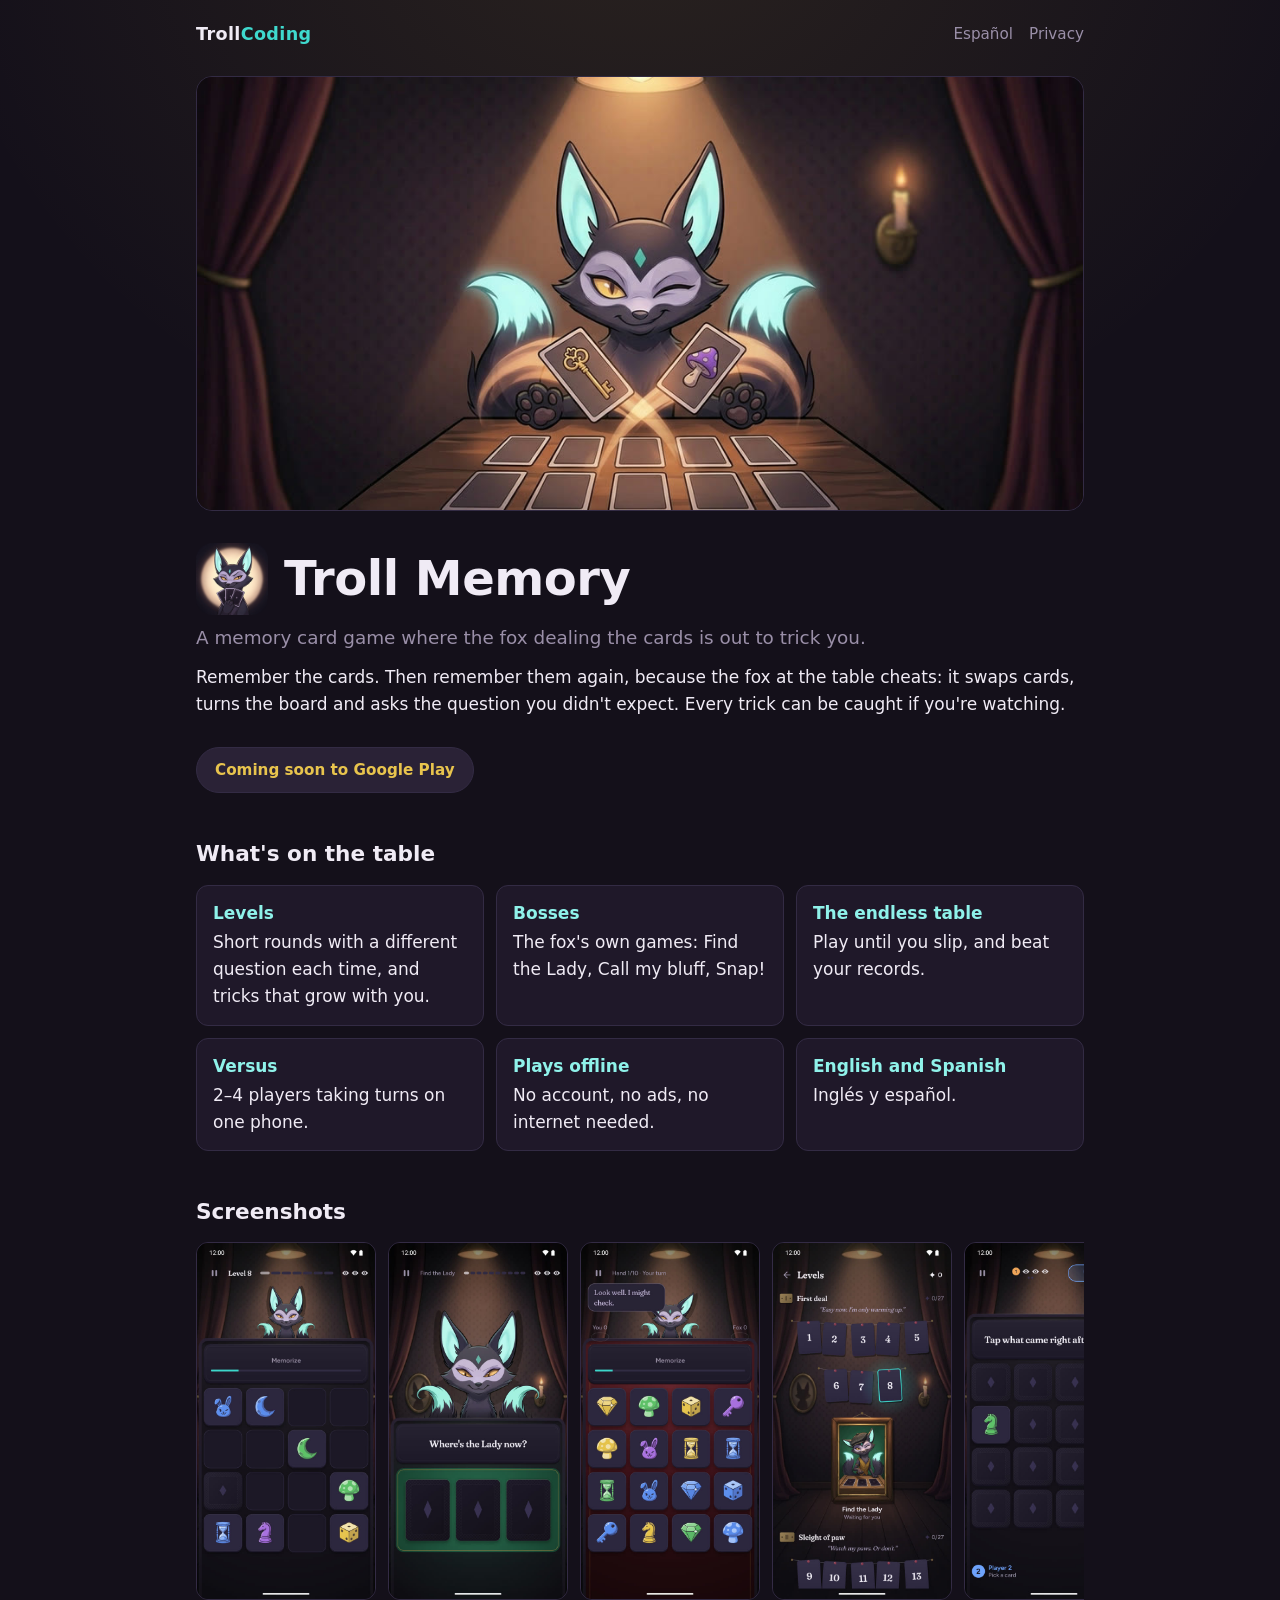
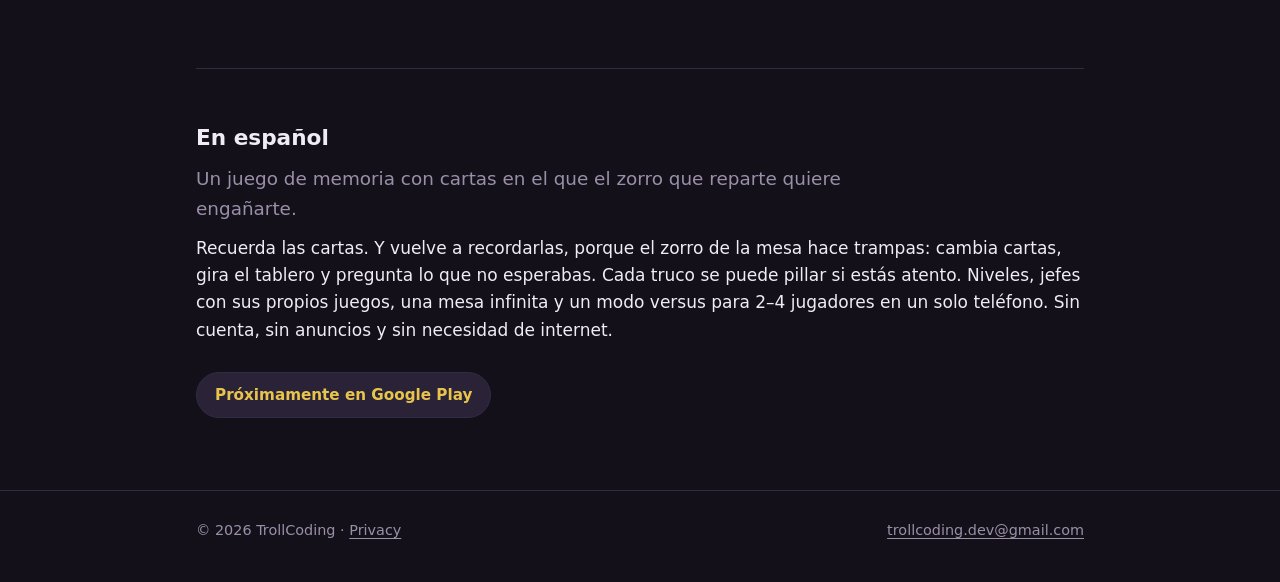
==== troll-memory/index.html @ ac13fc69 "TrollCoding's site: the home page, Troll Memory's page and its privacy policy Plain HTML and CSS for" ====
<!doctype html>
<html lang="en">
<head>
<meta charset="utf-8">
<meta name="viewport" content="width=device-width, initial-scale=1">
<title>Troll Memory · TrollCoding</title>
<meta name="description" content="A memory card game for Android where the fox dealing the cards is out to trick you. Levels, bosses, an endless table and versus for 2–4 players on one phone.">
<meta name="theme-color" content="#14101a">
<link rel="icon" type="image/png" href="/assets/favicon.png">
<link rel="apple-touch-icon" href="/assets/apple-touch-icon.png">
<link rel="stylesheet" href="/assets/style.css">
<meta property="og:title" content="Troll Memory">
<meta property="og:description" content="A memory card game where the fox dealing the cards is out to trick you.">
<meta property="og:image" content="https://trollcoding.github.io/troll-memory/img/banner.jpg">
<meta property="og:url" content="https://trollcoding.github.io/troll-memory/">
</head>
<body>
<header class="site-header">
  <div class="wrap">
    <a class="brand" href="/">Troll<span>Coding</span></a>
    <nav><a href="#es">Español</a><a href="/troll-memory/privacy.html">Privacy</a></nav>
  </div>
</header>

<main class="wrap">
  <img class="banner" src="img/banner.jpg" width="1024" height="500" alt="The fox at its card table, winking as it swaps two cards">

  <div class="title-row">
    <img src="img/icon.png" width="72" height="72" alt="">
    <h1>Troll Memory</h1>
  </div>
  <p class="lead">A memory card game where the fox dealing the cards is out to trick you.</p>
  <p>Remember the cards. Then remember them again, because the fox at the table cheats: it swaps
  cards, turns the board and asks the question you didn't expect. Every trick can be caught if
  you're watching.</p>
  <span class="badge">Coming soon to Google Play</span>

  <h2>What's on the table</h2>
  <ul class="features">
    <li><strong>Levels</strong>Short rounds with a different question each time, and tricks that grow with you.</li>
    <li><strong>Bosses</strong>The fox's own games: Find the Lady, Call my bluff, Snap!</li>
    <li><strong>The endless table</strong>Play until you slip, and beat your records.</li>
    <li><strong>Versus</strong>2–4 players taking turns on one phone.</li>
    <li><strong>Plays offline</strong>No account, no ads, no internet needed.</li>
    <li><strong>English and Spanish</strong>Inglés y español.</li>
  </ul>

  <h2>Screenshots</h2>
  <div class="shots">
    <img src="img/02-level.jpg" width="540" height="1080" loading="lazy" alt="A level: the fox deals a grid of cards to memorize">
    <img src="img/03-find-the-lady.jpg" width="540" height="1080" loading="lazy" alt="Find the Lady: the fox asks where the Lady is now">
    <img src="img/04-call-my-bluff.jpg" width="540" height="1080" loading="lazy" alt="Call my bluff: the fox says Look well, I might check">
    <img src="img/05-the-wall.jpg" width="540" height="1080" loading="lazy" alt="The fox's wall: the levels in blocks, closed by the bosses">
    <img src="img/06-versus.jpg" width="540" height="1080" loading="lazy" alt="Versus: players' lives and the question">
  </div>

  <section id="es" class="lang" lang="es">
    <h2>En español</h2>
    <p class="lead">Un juego de memoria con cartas en el que el zorro que reparte quiere engañarte.</p>
    <p>Recuerda las cartas. Y vuelve a recordarlas, porque el zorro de la mesa hace trampas: cambia
    cartas, gira el tablero y pregunta lo que no esperabas. Cada truco se puede pillar si estás
    atento. Niveles, jefes con sus propios juegos, una mesa infinita y un modo versus para 2–4
    jugadores en un solo teléfono. Sin cuenta, sin anuncios y sin necesidad de internet.</p>
    <span class="badge">Próximamente en Google Play</span>
  </section>
</main>

<footer class="site-footer">
  <div class="wrap">
    <span>© 2026 TrollCoding · <a href="/troll-memory/privacy.html">Privacy</a></span>
    <a href="mailto:trollcoding.dev@gmail.com">trollcoding.dev@gmail.com</a>
  </div>
</footer>
</body>
</html>
---- assets/style.css ----
/* TrollCoding's site: the colors come from Troll Memory's theme (TMColors.kt). No web fonts and no
   third-party requests, so the site itself tracks no one. */
:root {
  --bg: #14101a;
  --surface: #1f1829;
  --raised: #2a2236;
  --border: #332b44;
  --text: #f0ebf5;
  --muted: #9a8fa8;
  --teal: #3fd9ce;
  --glow: #8ff2ea;
  --amber: #e8c44d;
  --radius: 16px;
  color-scheme: dark;
}

* { box-sizing: border-box; }

html { -webkit-text-size-adjust: 100%; }

body {
  margin: 0;
  background: var(--bg) radial-gradient(ellipse 80% 40% at 50% -5%, rgba(232, 196, 77, 0.10), transparent 70%) no-repeat;
  color: var(--text);
  font: 17px/1.6 system-ui, -apple-system, "Segoe UI", Roboto, "Helvetica Neue", Arial, sans-serif;
}

a { color: var(--glow); text-underline-offset: 3px; }
a:hover { color: var(--teal); }

img { max-width: 100%; height: auto; display: block; }

.wrap { max-width: 920px; margin: 0 auto; padding: 0 16px; }
.narrow { max-width: 680px; }

/* Header and footer */
.site-header { padding: 20px 0; }
.site-header .wrap { display: flex; align-items: center; justify-content: space-between; gap: 16px; }
.brand { color: var(--text); text-decoration: none; font-weight: 700; letter-spacing: 0.02em; font-size: 1.1rem; }
.brand span { color: var(--teal); }
.site-header nav a { color: var(--muted); text-decoration: none; margin-left: 16px; font-size: 0.95rem; }
.site-header nav a:hover { color: var(--text); }

.site-footer { border-top: 1px solid var(--border); margin-top: 72px; padding: 28px 0 40px; color: var(--muted); font-size: 0.9rem; }
.site-footer .wrap { display: flex; flex-wrap: wrap; gap: 8px 24px; justify-content: space-between; }
.site-footer a { color: var(--muted); }

/* Type */
h1 { font-size: clamp(2rem, 6vw, 3rem); line-height: 1.1; margin: 0 0 12px; letter-spacing: -0.01em; }
h2 { font-size: 1.35rem; line-height: 1.25; margin: 48px 0 12px; }
h3 { font-size: 1.05rem; margin: 28px 0 6px; }
p, li { margin: 0 0 12px; }
.lead { font-size: 1.15rem; color: var(--muted); max-width: 40em; }
.muted { color: var(--muted); }

/* Home */
.hero { padding: 48px 0 16px; }
.game-card {
  display: grid; grid-template-columns: 1fr; overflow: hidden;
  background: var(--surface); border: 1px solid var(--border); border-radius: var(--radius);
  color: var(--text); text-decoration: none; margin-top: 32px;
  transition: border-color 0.2s, transform 0.2s;
}
.game-card:hover { border-color: var(--teal); color: var(--text); transform: translateY(-2px); }
.game-card .body { padding: 20px 20px 24px; display: flex; gap: 16px; align-items: flex-start; }
.game-card .body img { width: 64px; height: 64px; border-radius: 14px; flex: none; }
.game-card h2 { margin: 0 0 4px; font-size: 1.3rem; }
.game-card p { margin: 0; color: var(--muted); }

/* A game's page */
.banner { border-radius: var(--radius); border: 1px solid var(--border); margin: 8px 0 32px; width: 100%; }
.title-row { display: flex; gap: 16px; align-items: center; margin-bottom: 8px; }
.title-row img { width: 72px; height: 72px; border-radius: 16px; flex: none; }
.title-row h1 { margin: 0; }

.badge {
  display: inline-block; margin: 16px 0 0; padding: 10px 18px; border-radius: 999px;
  background: var(--raised); border: 1px solid var(--border); color: var(--amber); font-weight: 600; font-size: 0.95rem;
}

.features { list-style: none; padding: 0; display: grid; gap: 12px; grid-template-columns: repeat(auto-fit, minmax(240px, 1fr)); }
.features li { background: var(--surface); border: 1px solid var(--border); border-radius: 12px; padding: 14px 16px; margin: 0; }
.features strong { color: var(--glow); display: block; margin-bottom: 2px; }

.shots {
  display: grid; grid-auto-flow: column; grid-auto-columns: minmax(180px, 220px); gap: 12px;
  overflow-x: auto; padding: 4px 0 12px; scroll-snap-type: x mandatory;
}
.shots img { border-radius: 12px; border: 1px solid var(--border); scroll-snap-align: start; }

.lang { border-top: 1px solid var(--border); margin-top: 56px; padding-top: 8px; }

/* Privacy */
.policy h1 { font-size: clamp(1.6rem, 5vw, 2.1rem); }
.policy h2 { margin-top: 32px; font-size: 1.15rem; }
.policy .meta { color: var(--muted); margin-bottom: 24px; }
.policy hr { border: 0; border-top: 1px solid var(--border); margin: 56px 0; }
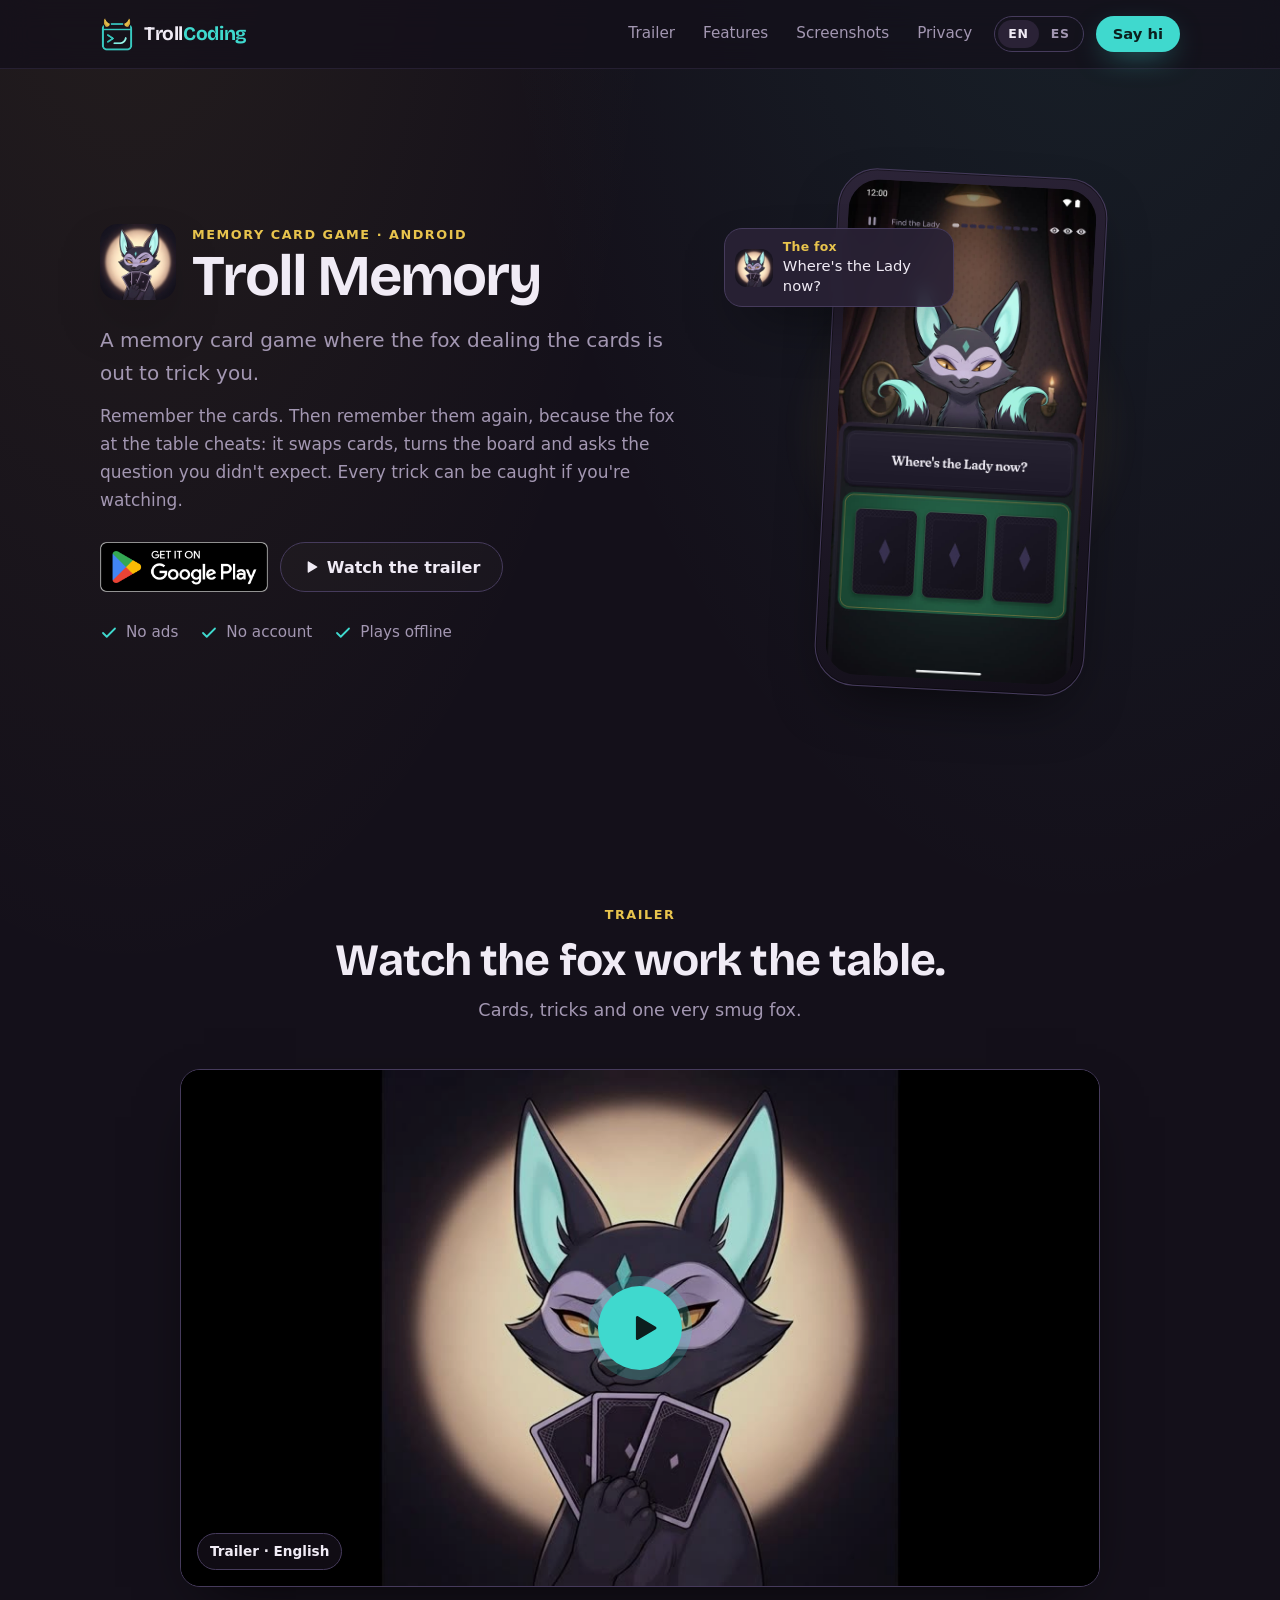
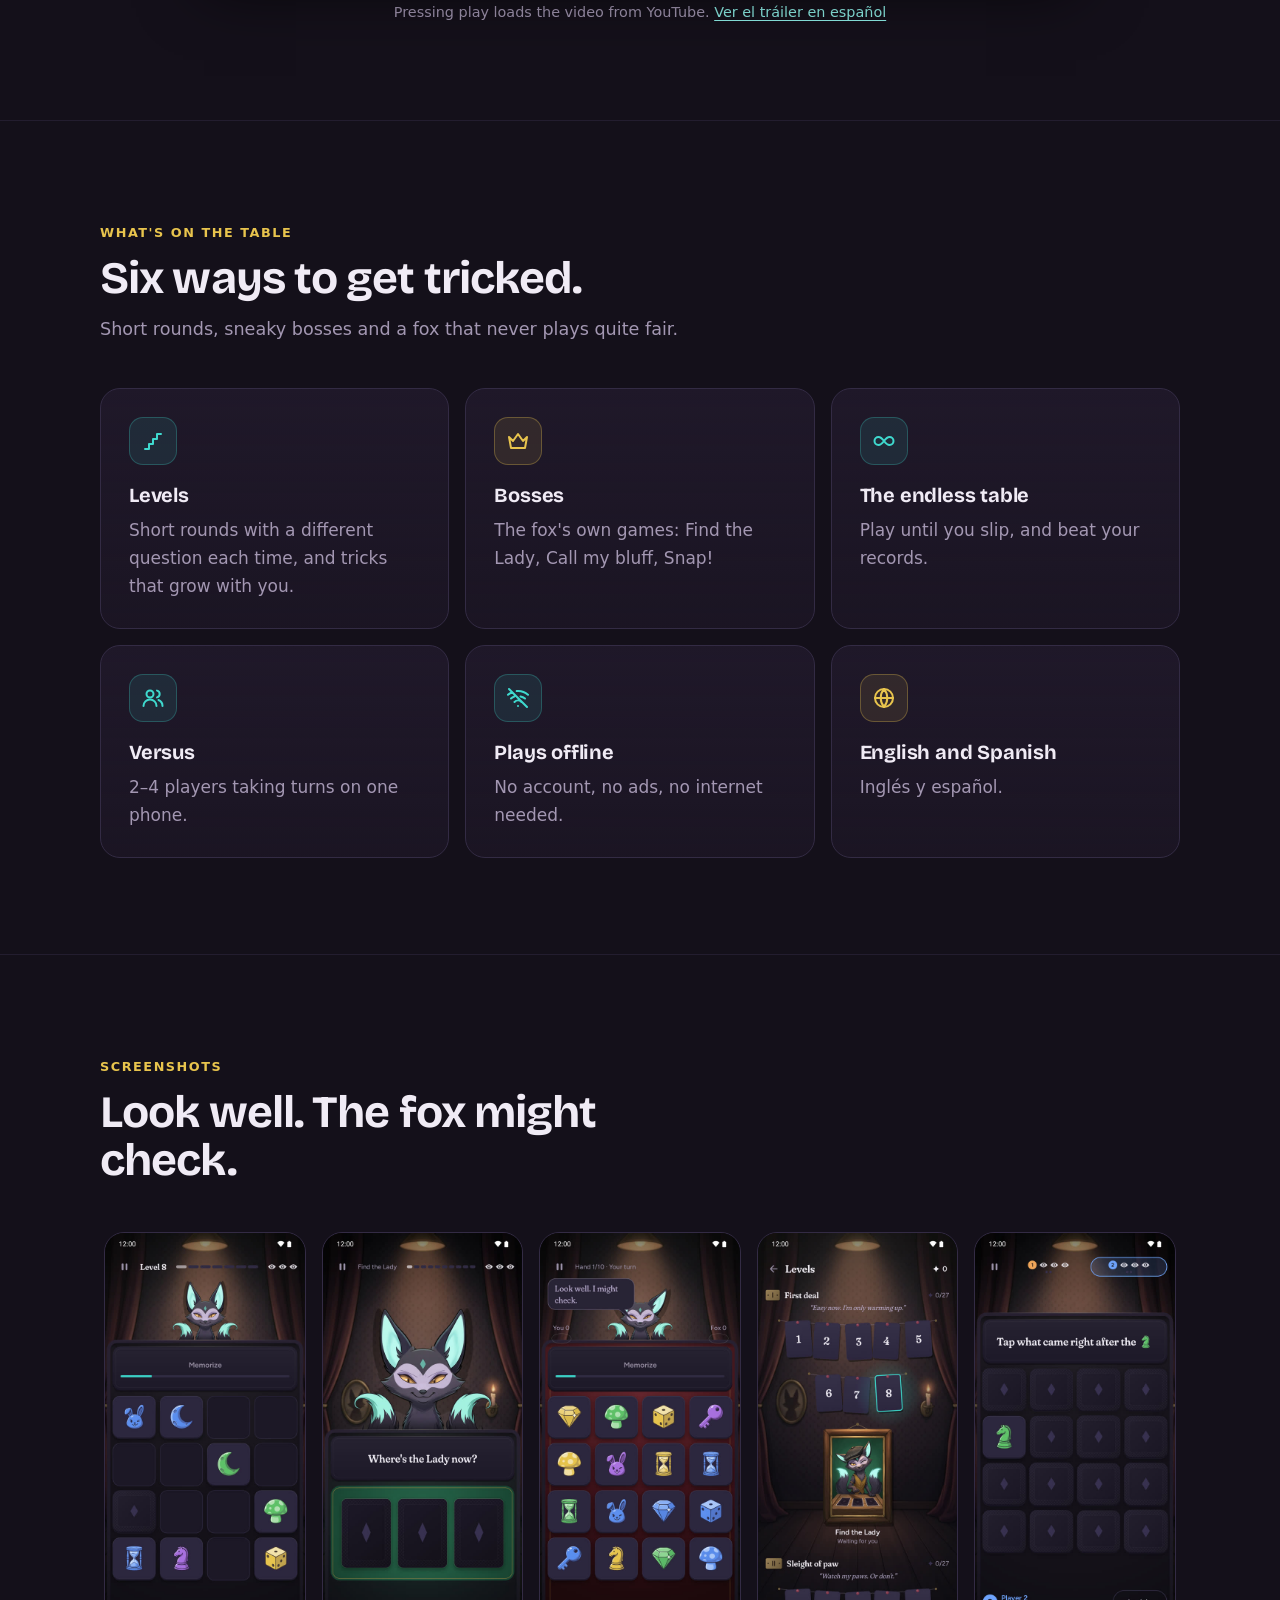
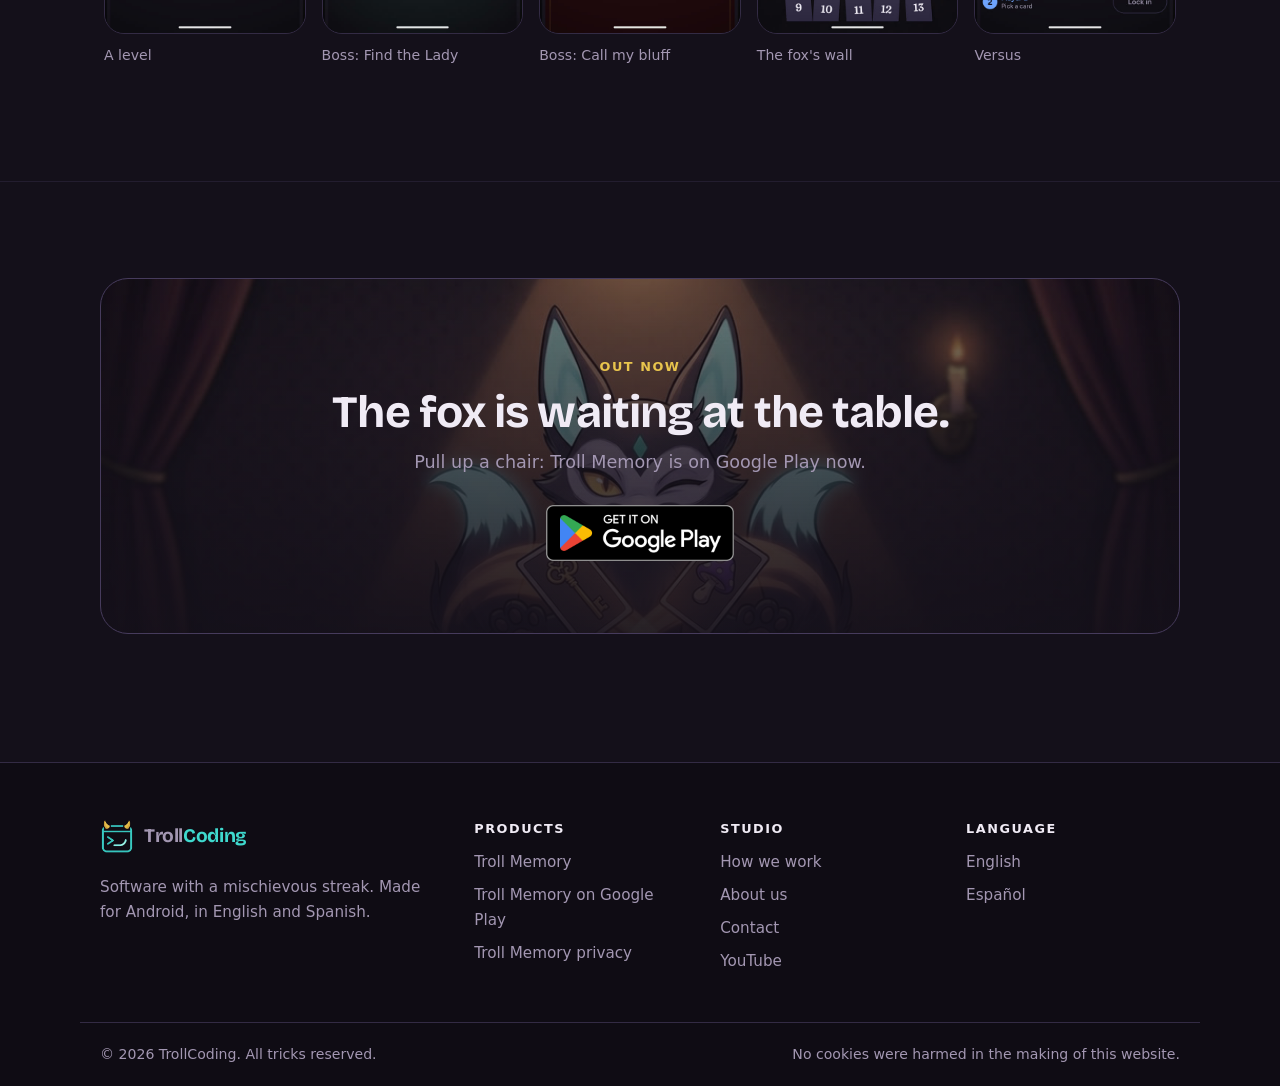
==== commit 8605e90e: "Redesign the site as a studio page, with Spanish pages, Google Play and the trailer - Home page rebu" ====
--- a/troll-memory/index.html
+++ b/troll-memory/index.html
@@ -8,67 +8,216 @@
 <meta name="theme-color" content="#14101a">
 <link rel="icon" type="image/png" href="/assets/favicon.png">
 <link rel="apple-touch-icon" href="/assets/apple-touch-icon.png">
+<link rel="preload" href="/assets/fonts/bricolage-grotesque.woff2" as="font" type="font/woff2" crossorigin>
+<link rel="canonical" href="https://trollcoding.github.io/troll-memory/">
+<link rel="alternate" hreflang="en" href="https://trollcoding.github.io/troll-memory/">
+<link rel="alternate" hreflang="es" href="https://trollcoding.github.io/es/troll-memory/">
+<link rel="alternate" hreflang="x-default" href="https://trollcoding.github.io/troll-memory/">
 <link rel="stylesheet" href="/assets/style.css">
+<script src="/assets/site.js" defer></script>
+<script type="application/ld+json">
+{
+  "@context": "https://schema.org",
+  "@type": "MobileApplication",
+  "name": "Troll Memory",
+  "description": "A memory card game where the fox dealing the cards is out to trick you.",
+  "url": "https://trollcoding.github.io/troll-memory/",
+  "installUrl": "https://play.google.com/store/apps/details?id=com.trollcoding.trollmemory",
+  "image": "https://trollcoding.github.io/troll-memory/img/icon.png",
+  "operatingSystem": "Android",
+  "applicationCategory": "GameApplication",
+  "inLanguage": ["en", "es"],
+  "publisher": { "@type": "Organization", "name": "TrollCoding", "url": "https://trollcoding.github.io/" }
+}
+</script>
+<meta property="og:type" content="website">
+<meta property="og:locale" content="en_US">
+<meta property="og:locale:alternate" content="es_ES">
+<meta property="og:site_name" content="TrollCoding">
 <meta property="og:title" content="Troll Memory">
 <meta property="og:description" content="A memory card game where the fox dealing the cards is out to trick you.">
 <meta property="og:image" content="https://trollcoding.github.io/troll-memory/img/banner.jpg">
 <meta property="og:url" content="https://trollcoding.github.io/troll-memory/">
+<meta name="twitter:card" content="summary_large_image">
 </head>
 <body>
+<a class="skip" href="#main">Skip to content</a>
+
 <header class="site-header">
   <div class="wrap">
-    <a class="brand" href="/">Troll<span>Coding</span></a>
-    <nav><a href="#es">Español</a><a href="/troll-memory/privacy.html">Privacy</a></nav>
+    <a class="brand" href="/"><img src="/assets/logo.png" width="34" height="34" alt=""><span>Troll<em>Coding</em></span></a>
+    <nav aria-label="Main">
+      <a class="hide-sm" href="#trailer">Trailer</a>
+      <a class="hide-sm" href="#features">Features</a>
+      <a class="hide-sm" href="#screenshots">Screenshots</a>
+      <a class="hide-sm" href="/troll-memory/privacy.html">Privacy</a>
+      <div class="lang-switch" role="group" aria-label="Language">
+        <a href="/troll-memory/" lang="en" hreflang="en" aria-current="page">EN</a>
+        <a href="/es/troll-memory/" lang="es" hreflang="es">ES</a>
+      </div>
+      <a class="btn btn-primary btn-sm" href="/#contact">Say hi</a>
+    </nav>
   </div>
 </header>
 
-<main class="wrap">
-  <img class="banner" src="img/banner.jpg" width="1024" height="500" alt="The fox at its card table, winking as it swaps two cards">
-
-  <div class="title-row">
-    <img src="img/icon.png" width="72" height="72" alt="">
-    <h1>Troll Memory</h1>
+<main id="main">
+  <section class="app-hero">
+    <div class="wrap">
+      <div>
+        <div class="app-id">
+          <img src="img/icon.png" width="76" height="76" alt="">
+          <div>
+            <p class="eyebrow">Memory card game · Android</p>
+            <h1>Troll Memory</h1>
+          </div>
+        </div>
+        <p class="lead">A memory card game where the fox dealing the cards is out to trick you.</p>
+        <p>Remember the cards. Then remember them again, because the fox at the table cheats: it swaps
+        cards, turns the board and asks the question you didn't expect. Every trick can be caught if
+        you're watching.</p>
+        <div class="btn-row">
+          <a class="play-badge" href="https://play.google.com/store/apps/details?id=com.trollcoding.trollmemory"><img src="/assets/badges/google-play-en.png" width="564" height="168" alt="Get it on Google Play"></a>
+          <a class="btn btn-ghost" href="#trailer"><svg viewBox="0 0 24 24" fill="currentColor" aria-hidden="true" style="width:16px;height:16px"><path d="M7 4.5v15a1 1 0 0 0 1.5.86l12.5-7.5a1 1 0 0 0 0-1.72L8.5 3.64A1 1 0 0 0 7 4.5z"/></svg>Watch the trailer</a>
+        </div>
+        <ul class="proof">
+          <li><svg viewBox="0 0 24 24" fill="none" stroke="currentColor" stroke-width="2.4" stroke-linecap="round" stroke-linejoin="round" aria-hidden="true"><path d="M20 6 9 17l-5-5"/></svg>No ads</li>
+          <li><svg viewBox="0 0 24 24" fill="none" stroke="currentColor" stroke-width="2.4" stroke-linecap="round" stroke-linejoin="round" aria-hidden="true"><path d="M20 6 9 17l-5-5"/></svg>No account</li>
+          <li><svg viewBox="0 0 24 24" fill="none" stroke="currentColor" stroke-width="2.4" stroke-linecap="round" stroke-linejoin="round" aria-hidden="true"><path d="M20 6 9 17l-5-5"/></svg>Plays offline</li>
+        </ul>
+      </div>
+      <div class="hero-visual" aria-hidden="true">
+        <div class="phone"><img src="img/03-find-the-lady.jpg" width="540" height="1080" alt=""></div>
+        <div class="bubble bubble-a">
+          <img src="img/icon.png" width="38" height="38" alt="">
+          <span><b>The fox</b>Where's the Lady now?</span>
+        </div>
+      </div>
+    </div>
+  </section>
+
+  <section class="section" id="trailer">
+    <div class="wrap">
+      <div class="section-head center">
+        <p class="eyebrow">Trailer</p>
+        <h2>Watch the fox work the table.</h2>
+        <p>Cards, tricks and one very smug fox.</p>
+      </div>
+      <div class="video">
+        <a class="video-frame" href="https://www.youtube.com/watch?v=DE82EeKrg0M" data-youtube="DE82EeKrg0M" aria-label="Play the Troll Memory trailer">
+          <img src="/troll-memory/img/trailer.jpg" width="960" height="540" loading="lazy" alt="">
+          <span class="video-play"><svg viewBox="0 0 24 24" fill="currentColor" aria-hidden="true"><path d="M7 4.5v15a1 1 0 0 0 1.5.86l12.5-7.5a1 1 0 0 0 0-1.72L8.5 3.64A1 1 0 0 0 7 4.5z"/></svg></span>
+          <span class="video-tag">Trailer · English</span>
+        </a>
+        <p class="video-note">Pressing play loads the video from YouTube. <a href="https://youtu.be/e8Bn2h7HJXk" lang="es">Ver el tráiler en español</a></p>
+      </div>
+    </div>
+  </section>
+
+  <section class="section" id="features">
+    <div class="wrap">
+      <div class="section-head">
+        <p class="eyebrow">What's on the table</p>
+        <h2>Six ways to get tricked.</h2>
+        <p>Short rounds, sneaky bosses and a fox that never plays quite fair.</p>
+      </div>
+      <ul class="cards">
+        <li class="card">
+          <span class="icon"><svg viewBox="0 0 24 24" fill="none" stroke="currentColor" stroke-width="2" stroke-linecap="round" stroke-linejoin="round" aria-hidden="true"><path d="M4 20h4v-5h4v-5h4V5h4"/></svg></span>
+          <h3>Levels</h3>
+          <p>Short rounds with a different question each time, and tricks that grow with you.</p>
+        </li>
+        <li class="card">
+          <span class="icon icon-amber"><svg viewBox="0 0 24 24" fill="none" stroke="currentColor" stroke-width="2" stroke-linecap="round" stroke-linejoin="round" aria-hidden="true"><path d="M3 8l4 4 5-7 5 7 4-4-2 11H5z"/></svg></span>
+          <h3>Bosses</h3>
+          <p>The fox's own games: Find the Lady, Call my bluff, Snap!</p>
+        </li>
+        <li class="card">
+          <span class="icon"><svg viewBox="0 0 24 24" fill="none" stroke="currentColor" stroke-width="2" stroke-linecap="round" stroke-linejoin="round" aria-hidden="true"><path d="M12 12c-2-2.7-3.6-4-5.5-4a4 4 0 0 0 0 8c1.9 0 3.5-1.3 5.5-4zm0 0c2 2.7 3.6 4 5.5 4a4 4 0 0 0 0-8c-1.9 0-3.5 1.3-5.5 4z"/></svg></span>
+          <h3>The endless table</h3>
+          <p>Play until you slip, and beat your records.</p>
+        </li>
+        <li class="card">
+          <span class="icon"><svg viewBox="0 0 24 24" fill="none" stroke="currentColor" stroke-width="2" stroke-linecap="round" stroke-linejoin="round" aria-hidden="true"><circle cx="9" cy="8" r="3.5"/><path d="M2.5 20a6.5 6.5 0 0 1 13 0"/><path d="M16 4.6a3.5 3.5 0 0 1 0 6.8M21.5 20a6.5 6.5 0 0 0-4-6"/></svg></span>
+          <h3>Versus</h3>
+          <p>2–4 players taking turns on one phone.</p>
+        </li>
+        <li class="card">
+          <span class="icon"><svg viewBox="0 0 24 24" fill="none" stroke="currentColor" stroke-width="2" stroke-linecap="round" stroke-linejoin="round" aria-hidden="true"><path d="M2 8.8a15 15 0 0 1 4.2-2.6M10.7 5.1A15 15 0 0 1 22 8.8M5 12.5a10 10 0 0 1 3.3-2M14.5 10.4A10 10 0 0 1 19 12.5M8.5 16a5 5 0 0 1 7 0M12 20h.01M3 3l18 18"/></svg></span>
+          <h3>Plays offline</h3>
+          <p>No account, no ads, no internet needed.</p>
+        </li>
+        <li class="card">
+          <span class="icon icon-amber"><svg viewBox="0 0 24 24" fill="none" stroke="currentColor" stroke-width="2" stroke-linecap="round" stroke-linejoin="round" aria-hidden="true"><circle cx="12" cy="12" r="9"/><path d="M3 12h18M12 3a14 14 0 0 1 0 18M12 3a14 14 0 0 0 0 18"/></svg></span>
+          <h3>English and Spanish</h3>
+          <p lang="es">Inglés y español.</p>
+        </li>
+      </ul>
+    </div>
+  </section>
+
+  <section class="section" id="screenshots">
+    <div class="wrap">
+      <div class="section-head">
+        <p class="eyebrow">Screenshots</p>
+        <h2>Look well. The fox might check.</h2>
+      </div>
+      <div class="shots">
+        <figure><img src="img/02-level.jpg" width="540" height="1080" loading="lazy" alt="A level: the fox deals a grid of cards to memorize"><figcaption>A level</figcaption></figure>
+        <figure><img src="img/03-find-the-lady.jpg" width="540" height="1080" loading="lazy" alt="Find the Lady: the fox asks where the Lady is now"><figcaption>Boss: Find the Lady</figcaption></figure>
+        <figure><img src="img/04-call-my-bluff.jpg" width="540" height="1080" loading="lazy" alt="Call my bluff: the fox says Look well, I might check"><figcaption>Boss: Call my bluff</figcaption></figure>
+        <figure><img src="img/05-the-wall.jpg" width="540" height="1080" loading="lazy" alt="The fox's wall: the levels in blocks, closed by the bosses"><figcaption>The fox's wall</figcaption></figure>
+        <figure><img src="img/06-versus.jpg" width="540" height="1080" loading="lazy" alt="Versus: players' lives and the question"><figcaption>Versus</figcaption></figure>
+      </div>
+    </div>
+  </section>
+
+  <section class="section">
+    <div class="wrap">
+      <div class="cta cta-art">
+        <p class="eyebrow">Out now</p>
+        <h2>The fox is waiting at the table.</h2>
+        <p>Pull up a chair: Troll Memory is on Google Play now.</p>
+        <div class="btn-row"><a class="play-badge" href="https://play.google.com/store/apps/details?id=com.trollcoding.trollmemory"><img src="/assets/badges/google-play-en.png" width="564" height="168" alt="Get it on Google Play"></a></div>
+      </div>
+    </div>
+  </section>
+
+</main>
+
+<footer class="site-footer">
+  <div class="wrap top">
+    <div>
+      <a class="brand" href="/"><img src="/assets/logo.png" width="34" height="34" alt=""><span>Troll<em>Coding</em></span></a>
+      <p>Software with a mischievous streak. Made for Android, in English and Spanish.</p>
+    </div>
+    <div>
+      <h4>Products</h4>
+      <ul>
+        <li><a href="/troll-memory/">Troll Memory</a></li>
+        <li><a href="https://play.google.com/store/apps/details?id=com.trollcoding.trollmemory">Troll Memory on Google Play</a></li>
+        <li><a href="/troll-memory/privacy.html">Troll Memory privacy</a></li>
+      </ul>
+    </div>
+    <div>
+      <h4>Studio</h4>
+      <ul>
+        <li><a href="/#approach">How we work</a></li>
+        <li><a href="/#studio">About us</a></li>
+        <li><a href="/#contact">Contact</a></li>
+        <li><a href="https://www.youtube.com/@TrollCoding">YouTube</a></li>
+      </ul>
+    </div>
+    <div>
+      <h4>Language</h4>
+      <ul>
+        <li><a href="/">English</a></li>
+        <li><a href="/es/" lang="es" hreflang="es">Español</a></li>
+      </ul>
+    </div>
   </div>
-  <p class="lead">A memory card game where the fox dealing the cards is out to trick you.</p>
-  <p>Remember the cards. Then remember them again, because the fox at the table cheats: it swaps
-  cards, turns the board and asks the question you didn't expect. Every trick can be caught if
-  you're watching.</p>
-  <span class="badge">Coming soon to Google Play</span>
-
-  <h2>What's on the table</h2>
-  <ul class="features">
-    <li><strong>Levels</strong>Short rounds with a different question each time, and tricks that grow with you.</li>
-    <li><strong>Bosses</strong>The fox's own games: Find the Lady, Call my bluff, Snap!</li>
-    <li><strong>The endless table</strong>Play until you slip, and beat your records.</li>
-    <li><strong>Versus</strong>2–4 players taking turns on one phone.</li>
-    <li><strong>Plays offline</strong>No account, no ads, no internet needed.</li>
-    <li><strong>English and Spanish</strong>Inglés y español.</li>
-  </ul>
-
-  <h2>Screenshots</h2>
-  <div class="shots">
-    <img src="img/02-level.jpg" width="540" height="1080" loading="lazy" alt="A level: the fox deals a grid of cards to memorize">
-    <img src="img/03-find-the-lady.jpg" width="540" height="1080" loading="lazy" alt="Find the Lady: the fox asks where the Lady is now">
-    <img src="img/04-call-my-bluff.jpg" width="540" height="1080" loading="lazy" alt="Call my bluff: the fox says Look well, I might check">
-    <img src="img/05-the-wall.jpg" width="540" height="1080" loading="lazy" alt="The fox's wall: the levels in blocks, closed by the bosses">
-    <img src="img/06-versus.jpg" width="540" height="1080" loading="lazy" alt="Versus: players' lives and the question">
-  </div>
-
-  <section id="es" class="lang" lang="es">
-    <h2>En español</h2>
-    <p class="lead">Un juego de memoria con cartas en el que el zorro que reparte quiere engañarte.</p>
-    <p>Recuerda las cartas. Y vuelve a recordarlas, porque el zorro de la mesa hace trampas: cambia
-    cartas, gira el tablero y pregunta lo que no esperabas. Cada truco se puede pillar si estás
-    atento. Niveles, jefes con sus propios juegos, una mesa infinita y un modo versus para 2–4
-    jugadores en un solo teléfono. Sin cuenta, sin anuncios y sin necesidad de internet.</p>
-    <span class="badge">Próximamente en Google Play</span>
-  </section>
-</main>
-
-<footer class="site-footer">
-  <div class="wrap">
-    <span>© 2026 TrollCoding · <a href="/troll-memory/privacy.html">Privacy</a></span>
-    <a href="mailto:trollcoding.dev@gmail.com">trollcoding.dev@gmail.com</a>
+  <div class="wrap bottom">
+    <span>© 2026 TrollCoding. All tricks reserved.</span>
+    <span>No cookies were harmed in the making of this website.</span>
   </div>
 </footer>
 </body>
--- a/assets/style.css
+++ b/assets/style.css
@@ -1,97 +1,350 @@
-/* TrollCoding's site: the colors come from Troll Memory's theme (TMColors.kt). No web fonts and no
-   third-party requests, so the site itself tracks no one. */
+/* TrollCoding's site. The colors come from Troll Memory's theme (TMColors.kt). The one web font is
+   self-hosted (assets/fonts, SIL OFL), so the site makes no third-party requests and tracks no one. */
+
+@font-face {
+  font-family: "Bricolage Grotesque";
+  src: url("/assets/fonts/bricolage-grotesque.woff2") format("woff2");
+  font-weight: 200 800;
+  font-style: normal;
+  font-display: swap;
+}
+
 :root {
   --bg: #14101a;
+  --bg-deep: #0f0c14;
   --surface: #1f1829;
   --raised: #2a2236;
   --border: #332b44;
+  --border-strong: #463b5c;
   --text: #f0ebf5;
-  --muted: #9a8fa8;
+  --muted: #a397b2;
   --teal: #3fd9ce;
   --glow: #8ff2ea;
   --amber: #e8c44d;
-  --radius: 16px;
+  --on-teal: #0c1f1e;
+  --radius: 20px;
+  --radius-sm: 12px;
+  --shadow: 0 24px 60px -24px rgba(0, 0, 0, 0.7);
+  --display: "Bricolage Grotesque", system-ui, -apple-system, "Segoe UI", Roboto, sans-serif;
+  --body: system-ui, -apple-system, "Segoe UI", Roboto, "Helvetica Neue", Arial, sans-serif;
   color-scheme: dark;
 }
 
+/* ---------- Base ---------- */
 * { box-sizing: border-box; }
-
-html { -webkit-text-size-adjust: 100%; }
-
+html { -webkit-text-size-adjust: 100%; scroll-behavior: smooth; scroll-padding-top: 88px; }
 body {
   margin: 0;
-  background: var(--bg) radial-gradient(ellipse 80% 40% at 50% -5%, rgba(232, 196, 77, 0.10), transparent 70%) no-repeat;
+  overflow-x: clip;
+  background:
+    radial-gradient(ellipse 70% 45% at 85% -10%, rgba(63, 217, 206, 0.10), transparent 70%),
+    radial-gradient(ellipse 60% 40% at 10% -5%, rgba(232, 196, 77, 0.08), transparent 70%),
+    var(--bg);
+  background-repeat: no-repeat;
   color: var(--text);
-  font: 17px/1.6 system-ui, -apple-system, "Segoe UI", Roboto, "Helvetica Neue", Arial, sans-serif;
-}
-
+  font: 17px/1.65 var(--body);
+}
 a { color: var(--glow); text-underline-offset: 3px; }
 a:hover { color: var(--teal); }
-
 img { max-width: 100%; height: auto; display: block; }
-
-.wrap { max-width: 920px; margin: 0 auto; padding: 0 16px; }
-.narrow { max-width: 680px; }
-
-/* Header and footer */
-.site-header { padding: 20px 0; }
-.site-header .wrap { display: flex; align-items: center; justify-content: space-between; gap: 16px; }
-.brand { color: var(--text); text-decoration: none; font-weight: 700; letter-spacing: 0.02em; font-size: 1.1rem; }
-.brand span { color: var(--teal); }
-.site-header nav a { color: var(--muted); text-decoration: none; margin-left: 16px; font-size: 0.95rem; }
-.site-header nav a:hover { color: var(--text); }
-
-.site-footer { border-top: 1px solid var(--border); margin-top: 72px; padding: 28px 0 40px; color: var(--muted); font-size: 0.9rem; }
-.site-footer .wrap { display: flex; flex-wrap: wrap; gap: 8px 24px; justify-content: space-between; }
-.site-footer a { color: var(--muted); }
-
-/* Type */
-h1 { font-size: clamp(2rem, 6vw, 3rem); line-height: 1.1; margin: 0 0 12px; letter-spacing: -0.01em; }
-h2 { font-size: 1.35rem; line-height: 1.25; margin: 48px 0 12px; }
-h3 { font-size: 1.05rem; margin: 28px 0 6px; }
+:focus-visible { outline: 2px solid var(--glow); outline-offset: 3px; border-radius: 6px; }
+::selection { background: var(--teal); color: var(--on-teal); }
+
+.wrap { max-width: 1120px; margin: 0 auto; padding: 0 20px; }
+.narrow { max-width: 720px; }
+.skip { position: absolute; left: -999px; top: 8px; z-index: 100; background: var(--teal); color: var(--on-teal); padding: 8px 14px; border-radius: 8px; }
+.skip:focus { left: 8px; }
+
+/* ---------- Type ---------- */
+h1, h2, h3 { font-family: var(--display); font-weight: 700; letter-spacing: -0.02em; margin: 0 0 12px; }
+h1 { font-size: clamp(2.5rem, 7vw, 4.4rem); line-height: 1.02; letter-spacing: -0.035em; }
+h2 { font-size: clamp(1.9rem, 4.5vw, 2.8rem); line-height: 1.08; }
+h3 { font-size: 1.25rem; line-height: 1.25; letter-spacing: -0.01em; }
 p, li { margin: 0 0 12px; }
-.lead { font-size: 1.15rem; color: var(--muted); max-width: 40em; }
+.lead { font-size: clamp(1.08rem, 2vw, 1.25rem); color: var(--muted); max-width: 36em; }
 .muted { color: var(--muted); }
-
-/* Home */
-.hero { padding: 48px 0 16px; }
-.game-card {
-  display: grid; grid-template-columns: 1fr; overflow: hidden;
+.hl { background: linear-gradient(100deg, var(--teal), var(--glow) 60%, var(--amber)); -webkit-background-clip: text; background-clip: text; color: transparent; }
+
+.eyebrow {
+  display: inline-flex; align-items: center; gap: 8px; margin: 0 0 14px;
+  font: 600 0.8rem/1 var(--body); letter-spacing: 0.12em; text-transform: uppercase; color: var(--amber);
+}
+.pill {
+  display: inline-flex; align-items: center; gap: 8px; padding: 6px 12px; border-radius: 999px;
+  background: rgba(255, 255, 255, 0.04); border: 1px solid var(--border); color: var(--muted);
+  font-size: 0.85rem; font-weight: 500; line-height: 1.2;
+}
+.pill .dot { width: 8px; height: 8px; border-radius: 50%; background: var(--teal); box-shadow: 0 0 0 4px rgba(63, 217, 206, 0.18); }
+.pill-amber { color: var(--amber); border-color: rgba(232, 196, 77, 0.35); background: rgba(232, 196, 77, 0.08); }
+.pill-teal { color: var(--glow); border-color: rgba(63, 217, 206, 0.35); background: rgba(63, 217, 206, 0.08); }
+
+/* ---------- Buttons ---------- */
+.btn {
+  display: inline-flex; align-items: center; justify-content: center; gap: 8px;
+  padding: 13px 22px; border-radius: 999px; border: 1px solid transparent;
+  font: 600 1rem/1.2 var(--body); text-decoration: none; cursor: pointer;
+  transition: background-color 0.2s, border-color 0.2s, color 0.2s, transform 0.2s, box-shadow 0.2s;
+}
+.btn svg { width: 18px; height: 18px; flex: none; }
+.btn-primary { background: var(--teal); color: var(--on-teal); box-shadow: 0 10px 30px -10px rgba(63, 217, 206, 0.6); }
+.btn-primary:hover { background: var(--glow); color: var(--on-teal); transform: translateY(-1px); }
+.btn-ghost { border-color: var(--border-strong); color: var(--text); background: rgba(255, 255, 255, 0.02); }
+.btn-ghost:hover { border-color: var(--teal); color: var(--text); background: rgba(63, 217, 206, 0.06); }
+.btn-sm { padding: 8px 16px; font-size: 0.92rem; }
+.btn-row { display: flex; flex-wrap: wrap; gap: 12px; margin-top: 28px; }
+
+/* ---------- Header ---------- */
+.site-header {
+  position: sticky; top: 0; z-index: 50;
+  background: rgba(20, 16, 26, 0.78); -webkit-backdrop-filter: blur(14px); backdrop-filter: blur(14px);
+  border-bottom: 1px solid rgba(51, 43, 68, 0.6);
+}
+.site-header .wrap { display: flex; align-items: center; justify-content: space-between; gap: 16px; height: 68px; }
+.brand { display: inline-flex; align-items: center; gap: 10px; color: var(--text); text-decoration: none; font: 700 1.2rem/1 var(--display); letter-spacing: -0.02em; }
+.brand img { width: 34px; height: 34px; }
+.brand em { font-style: normal; color: var(--teal); }
+.brand:hover { color: var(--text); }
+.brand { flex: none; }
+.site-header nav { display: flex; align-items: center; gap: 4px; }
+.site-header nav a:not(.btn) { color: var(--muted); text-decoration: none; padding: 8px 12px; border-radius: 999px; font-size: 0.95rem; }
+.site-header nav a:not(.btn):hover { color: var(--text); background: rgba(255, 255, 255, 0.05); }
+.site-header nav .btn { margin-left: 8px; }
+.lang-switch { display: inline-flex; gap: 2px; margin-left: 6px; padding: 3px; border: 1px solid var(--border-strong); border-radius: 999px; }
+.site-header nav .lang-switch a { padding: 4px 10px; font-size: 0.78rem; font-weight: 600; letter-spacing: 0.06em; }
+.site-header nav .lang-switch a[aria-current] { background: var(--raised); color: var(--text); }
+@media (max-width: 720px) {
+  .site-header nav .hide-sm { display: none; }
+  .site-header nav a:not(.btn) { padding: 8px; }
+}
+@media (max-width: 400px) {
+  .brand { font-size: 1.05rem; gap: 8px; }
+  .brand img { width: 30px; height: 30px; }
+  .lang-switch { margin-left: 0; }
+  .site-header nav .btn { margin-left: 4px; padding: 8px 12px; font-size: 0.88rem; }
+}
+
+/* ---------- Sections ---------- */
+.section { padding: clamp(56px, 8vw, 96px) 0; }
+.section + .section { border-top: 1px solid rgba(51, 43, 68, 0.5); }
+.section-head { max-width: 640px; margin-bottom: 44px; }
+.section-head p:not(.eyebrow) { color: var(--muted); font-size: 1.1rem; margin: 0; }
+.section-head.center { margin-inline: auto; text-align: center; }
+
+/* ---------- Home: hero ---------- */
+.hero { position: relative; padding: clamp(48px, 9vw, 104px) 0 clamp(56px, 9vw, 96px); }
+.hero::before {
+  content: ""; position: absolute; inset: 0; z-index: -1; pointer-events: none;
+  background-image: radial-gradient(rgba(240, 235, 245, 0.07) 1px, transparent 1px); background-size: 26px 26px;
+  -webkit-mask-image: radial-gradient(ellipse 70% 70% at 50% 40%, #000, transparent 75%);
+  mask-image: radial-gradient(ellipse 70% 70% at 50% 40%, #000, transparent 75%);
+}
+.hero .wrap { display: grid; grid-template-columns: 1.15fr 0.85fr; align-items: center; gap: 48px; }
+.hero h1 { margin: 20px 0 20px; }
+.proof { list-style: none; padding: 0; margin: 28px 0 0; display: flex; flex-wrap: wrap; gap: 8px 22px; color: var(--muted); font-size: 0.95rem; }
+.proof li { margin: 0; display: inline-flex; align-items: center; gap: 8px; }
+.proof svg { width: 18px; height: 18px; color: var(--teal); flex: none; }
+
+.hero-visual { position: relative; display: flex; justify-content: center; padding: 24px 0; }
+.hero-visual::before {
+  content: ""; position: absolute; width: 78%; aspect-ratio: 1; top: 50%; left: 50%; transform: translate(-50%, -50%);
+  background: radial-gradient(circle, rgba(63, 217, 206, 0.28), rgba(232, 196, 77, 0.08) 45%, transparent 70%); filter: blur(10px);
+}
+.phone {
+  position: relative; width: min(270px, 70vw); padding: 10px; border-radius: 40px;
+  background: linear-gradient(160deg, #2c2438, #120e18); border: 1px solid var(--border-strong);
+  box-shadow: var(--shadow), 0 0 0 1px rgba(0, 0, 0, 0.4) inset; transform: rotate(3deg);
+}
+.phone img { border-radius: 31px; }
+.bubble {
+  position: absolute; z-index: 2; display: flex; align-items: center; gap: 10px; max-width: 230px;
+  padding: 10px 14px 10px 10px; border-radius: 18px; background: rgba(42, 34, 54, 0.92);
+  border: 1px solid var(--border-strong); box-shadow: var(--shadow); font-size: 0.92rem; line-height: 1.35;
+  -webkit-backdrop-filter: blur(8px); backdrop-filter: blur(8px);
+}
+.bubble img { width: 38px; height: 38px; border-radius: 12px; flex: none; }
+.bubble b { display: block; font-size: 0.78rem; color: var(--amber); font-weight: 600; letter-spacing: 0.02em; }
+.bubble-a { top: 14%; left: -4%; animation: float 6s ease-in-out infinite; }
+.bubble-b { bottom: 12%; right: -2%; animation: float 7s ease-in-out -3s infinite; }
+@keyframes float { 50% { transform: translateY(-8px); } }
+
+/* ---------- Home: products ---------- */
+.product {
+  display: grid; grid-template-columns: 1.1fr 0.9fr; overflow: hidden; color: var(--text); text-decoration: none;
   background: var(--surface); border: 1px solid var(--border); border-radius: var(--radius);
-  color: var(--text); text-decoration: none; margin-top: 32px;
-  transition: border-color 0.2s, transform 0.2s;
-}
-.game-card:hover { border-color: var(--teal); color: var(--text); transform: translateY(-2px); }
-.game-card .body { padding: 20px 20px 24px; display: flex; gap: 16px; align-items: flex-start; }
-.game-card .body img { width: 64px; height: 64px; border-radius: 14px; flex: none; }
-.game-card h2 { margin: 0 0 4px; font-size: 1.3rem; }
-.game-card p { margin: 0; color: var(--muted); }
-
-/* A game's page */
-.banner { border-radius: var(--radius); border: 1px solid var(--border); margin: 8px 0 32px; width: 100%; }
-.title-row { display: flex; gap: 16px; align-items: center; margin-bottom: 8px; }
-.title-row img { width: 72px; height: 72px; border-radius: 16px; flex: none; }
-.title-row h1 { margin: 0; }
-
-.badge {
-  display: inline-block; margin: 16px 0 0; padding: 10px 18px; border-radius: 999px;
-  background: var(--raised); border: 1px solid var(--border); color: var(--amber); font-weight: 600; font-size: 0.95rem;
-}
-
-.features { list-style: none; padding: 0; display: grid; gap: 12px; grid-template-columns: repeat(auto-fit, minmax(240px, 1fr)); }
-.features li { background: var(--surface); border: 1px solid var(--border); border-radius: 12px; padding: 14px 16px; margin: 0; }
-.features strong { color: var(--glow); display: block; margin-bottom: 2px; }
+  transition: border-color 0.25s, transform 0.25s, box-shadow 0.25s;
+}
+.product:hover { border-color: var(--border-strong); box-shadow: var(--shadow); }
+.product .media { position: relative; min-height: 280px; }
+.product .media img { width: 100%; height: 100%; object-fit: cover; }
+.product .body { padding: clamp(24px, 4vw, 40px); display: flex; flex-direction: column; gap: 14px; }
+.product .title { display: flex; align-items: center; gap: 14px; }
+.product .title img { width: 56px; height: 56px; border-radius: 14px; }
+.product h3 { font-size: 1.7rem; margin: 0; }
+.product p { color: var(--muted); margin: 0; }
+.tags { display: flex; flex-wrap: wrap; gap: 8px; }
+.tags span { font-size: 0.82rem; color: var(--muted); padding: 4px 10px; border-radius: 8px; background: var(--raised); }
+.more { font-weight: 600; color: var(--glow); text-decoration: none; display: inline-flex; align-items: center; gap: 6px; }
+.more svg { width: 18px; height: 18px; transition: transform 0.2s; }
+.more:hover svg { transform: translateX(4px); }
+.product .media { display: block; }
+.product h3 a { color: inherit; text-decoration: none; }
+.product h3 a:hover { color: var(--glow); }
+.product .actions { display: flex; flex-wrap: wrap; align-items: center; gap: 12px 22px; margin-top: auto; padding-top: 8px; }
+.product .play-badge img { height: 42px; }
+
+.next {
+  margin-top: 20px; display: flex; align-items: center; gap: 18px; padding: 22px 26px;
+  border: 1.5px dashed var(--border-strong); border-radius: var(--radius); color: var(--muted);
+}
+.next .icon { flex: none; }
+.next h3 { color: var(--text); margin: 0 0 2px; font-size: 1.1rem; }
+.next p { margin: 0; }
+
+/* ---------- Cards (principles, features) ---------- */
+.cards { display: grid; gap: 16px; grid-template-columns: repeat(auto-fit, minmax(260px, 1fr)); list-style: none; padding: 0; margin: 0; }
+.card {
+  background: linear-gradient(180deg, var(--surface), rgba(31, 24, 41, 0.6)); border: 1px solid var(--border);
+  border-radius: var(--radius); padding: 28px; margin: 0; transition: border-color 0.25s;
+}
+.card:hover { border-color: var(--border-strong); }
+.card h3 { margin: 18px 0 8px; }
+.card p { color: var(--muted); margin: 0; }
+.icon {
+  width: 48px; height: 48px; display: grid; place-items: center; border-radius: 14px;
+  background: rgba(63, 217, 206, 0.1); border: 1px solid rgba(63, 217, 206, 0.25); color: var(--teal);
+}
+.icon svg { width: 24px; height: 24px; }
+.icon-amber { background: rgba(232, 196, 77, 0.1); border-color: rgba(232, 196, 77, 0.3); color: var(--amber); }
+
+/* ---------- Home: studio ---------- */
+.studio { display: grid; grid-template-columns: 1.1fr 0.9fr; gap: 56px; align-items: center; }
+.studio p:not(.eyebrow) { color: var(--muted); font-size: 1.08rem; }
+.stats { display: grid; grid-template-columns: 1fr 1fr; gap: 14px; margin: 0; }
+.stats div { background: var(--surface); border: 1px solid var(--border); border-radius: var(--radius); padding: 22px; }
+.stats dt { font: 700 2.4rem/1 var(--display); letter-spacing: -0.03em; color: var(--text); margin-bottom: 8px; }
+.stats dd { margin: 0; color: var(--muted); font-size: 0.95rem; }
+.stats div:nth-child(1) dt { color: var(--teal); }
+.stats div:nth-child(4) dt { color: var(--amber); }
+
+/* ---------- Call-to-action band ---------- */
+.cta {
+  position: relative; overflow: hidden; text-align: center; padding: clamp(44px, 7vw, 72px) 24px;
+  border-radius: 28px; border: 1px solid var(--border-strong);
+  background:
+    radial-gradient(ellipse 60% 80% at 50% 0%, rgba(63, 217, 206, 0.18), transparent 70%),
+    radial-gradient(ellipse 50% 60% at 50% 120%, rgba(232, 196, 77, 0.12), transparent 70%),
+    var(--surface);
+}
+.cta h2 { max-width: 18em; margin: 0 auto 12px; }
+.cta p:not(.eyebrow) { color: var(--muted); margin: 0 auto; max-width: 32em; font-size: 1.1rem; }
+.cta .btn-row { justify-content: center; }
+.cta-art {
+  background:
+    linear-gradient(180deg, rgba(20, 16, 26, 0.55), rgba(20, 16, 26, 0.92)),
+    url("/troll-memory/img/banner.jpg") center 30% / cover;
+}
+
+
+/* ---------- Footer ---------- */
+.site-footer { margin-top: 32px; border-top: 1px solid var(--border); background: var(--bg-deep); color: var(--muted); font-size: 0.95rem; }
+.site-footer .top { display: grid; grid-template-columns: 1.6fr repeat(3, 1fr); gap: 32px; padding: 56px 20px 40px; }
+.site-footer .top > div:first-child p { margin: 14px 0 0; max-width: 22em; }
+.site-footer h4 { margin: 4px 0 14px; color: var(--text); font: 600 0.8rem/1 var(--body); letter-spacing: 0.12em; text-transform: uppercase; }
+.site-footer ul { list-style: none; padding: 0; margin: 0; }
+.site-footer li { margin: 0 0 8px; }
+.site-footer a { color: var(--muted); text-decoration: none; }
+.site-footer a:hover { color: var(--text); }
+.site-footer .bottom { display: flex; flex-wrap: wrap; justify-content: space-between; gap: 8px 24px; padding: 20px; border-top: 1px solid var(--border); font-size: 0.88rem; }
+
+/* ---------- A game's page ---------- */
+.app-hero { padding: clamp(40px, 7vw, 80px) 0 clamp(48px, 8vw, 88px); }
+.app-hero .wrap { display: grid; grid-template-columns: 1.15fr 0.85fr; gap: 48px; align-items: center; }
+.app-id { display: flex; align-items: center; gap: 16px; margin-bottom: 18px; }
+.app-id img { width: 76px; height: 76px; border-radius: 18px; box-shadow: var(--shadow); }
+.app-id .eyebrow { margin: 0 0 6px; }
+.app-id h1 { margin: 0; font-size: clamp(2.3rem, 6vw, 3.6rem); }
+.app-hero p:not(.lead):not(.eyebrow) { color: var(--muted); max-width: 36em; }
+/* Google's official badge, unmodified (Google Play brand guidelines). */
+.play-badge { display: inline-flex; border-radius: 10px; transition: transform 0.2s, filter 0.2s; }
+.play-badge img { height: 50px; width: auto; }
+.cta .play-badge img { height: 56px; }
+.play-badge:hover { transform: translateY(-1px); filter: drop-shadow(0 8px 20px rgba(63, 217, 206, 0.25)); }
+
+/* Trailer: a self-hosted poster that links to YouTube; site.js swaps in the player on click, so
+   nothing loads from YouTube until someone presses play. */
+.video { max-width: 920px; margin: 0 auto; }
+.video-frame {
+  position: relative; display: block; aspect-ratio: 16 / 9; overflow: hidden; background: #000;
+  border-radius: var(--radius); border: 1px solid var(--border-strong); box-shadow: var(--shadow);
+}
+.video-frame img, .video-frame iframe { position: absolute; inset: 0; width: 100%; height: 100%; object-fit: cover; border: 0; }
+.video-frame img { transition: transform 0.4s, filter 0.4s; filter: brightness(0.85); }
+.video-frame:hover img { transform: scale(1.02); filter: brightness(1); }
+.video-play {
+  position: absolute; top: 50%; left: 50%; transform: translate(-50%, -50%); width: 84px; height: 84px;
+  display: grid; place-items: center; border-radius: 50%; background: var(--teal); color: var(--on-teal);
+  box-shadow: 0 0 0 10px rgba(63, 217, 206, 0.22), var(--shadow); transition: transform 0.2s, background-color 0.2s;
+}
+.video-play svg { width: 34px; height: 34px; margin-left: 5px; }
+.video-frame:hover .video-play { transform: translate(-50%, -50%) scale(1.06); background: var(--glow); }
+.video-tag {
+  position: absolute; left: 16px; bottom: 16px; padding: 6px 12px; border-radius: 999px; font-size: 0.85rem; font-weight: 600;
+  background: rgba(20, 16, 26, 0.8); color: var(--text); border: 1px solid var(--border-strong);
+}
+.video-note { margin: 14px 0 0; text-align: center; color: var(--muted); font-size: 0.9rem; }
+
 
 .shots {
-  display: grid; grid-auto-flow: column; grid-auto-columns: minmax(180px, 220px); gap: 12px;
-  overflow-x: auto; padding: 4px 0 12px; scroll-snap-type: x mandatory;
-}
-.shots img { border-radius: 12px; border: 1px solid var(--border); scroll-snap-align: start; }
-
-.lang { border-top: 1px solid var(--border); margin-top: 56px; padding-top: 8px; }
-
-/* Privacy */
-.policy h1 { font-size: clamp(1.6rem, 5vw, 2.1rem); }
-.policy h2 { margin-top: 32px; font-size: 1.15rem; }
-.policy .meta { color: var(--muted); margin-bottom: 24px; }
-.policy hr { border: 0; border-top: 1px solid var(--border); margin: 56px 0; }
+  display: grid; grid-auto-flow: column; grid-auto-columns: minmax(200px, 240px); gap: 16px;
+  overflow-x: auto; padding: 4px 4px 18px; scroll-snap-type: x mandatory; scrollbar-color: var(--border-strong) transparent;
+}
+.shots figure { margin: 0; scroll-snap-align: start; }
+.shots img { border-radius: 20px; border: 1px solid var(--border); }
+.shots figcaption { font-size: 0.88rem; color: var(--muted); margin-top: 10px; }
+
+/* ---------- Privacy ---------- */
+.policy { padding-top: 48px; }
+.policy h1 { font-size: clamp(1.9rem, 5vw, 2.6rem); }
+.policy h2 { margin-top: 40px; font-size: 1.35rem; }
+.policy .meta { color: var(--muted); margin-bottom: 28px; }
+.policy hr { border: 0; border-top: 1px solid var(--border); margin: 64px 0; }
+.policy p, .policy li { color: #d9d1e3; }
+.policy strong { color: var(--text); }
+
+/* ---------- 404 ---------- */
+.lost { text-align: center; padding: clamp(64px, 12vw, 140px) 0; }
+.lost .cards-404 { display: flex; justify-content: center; gap: 14px; margin-bottom: 36px; }
+.lost .cards-404 span {
+  width: 74px; height: 104px; display: grid; place-items: center; border-radius: 12px;
+  font: 700 2.2rem/1 var(--display); background: var(--surface); border: 1px solid var(--border-strong); box-shadow: var(--shadow);
+}
+.lost .cards-404 span:nth-child(1) { transform: rotate(-8deg); color: var(--teal); }
+.lost .cards-404 span:nth-child(2) { transform: translateY(-10px); color: var(--amber); }
+.lost .cards-404 span:nth-child(3) { transform: rotate(8deg); color: var(--teal); }
+.lost .lead { margin: 0 auto; }
+.lost .btn-row { justify-content: center; }
+
+/* ---------- Responsive ---------- */
+@media (max-width: 900px) {
+  .hero .wrap, .app-hero .wrap, .studio { grid-template-columns: 1fr; }
+  .product { grid-template-columns: 1fr; }
+  .product .media { min-height: 0; aspect-ratio: 1024 / 500; }
+  .site-footer .top { grid-template-columns: 1fr 1fr; }
+  .site-footer .top > div:first-child { grid-column: 1 / -1; }
+}
+@media (max-width: 560px) {
+  .wrap { padding: 0 16px; }
+  .bubble { max-width: 200px; font-size: 0.85rem; }
+  .bubble-a { left: 0; }
+  .bubble-b { right: 0; }
+  .next { flex-direction: column; align-items: flex-start; }
+  .stats dt { font-size: 2rem; }
+  .btn-row .btn { flex: 1 1 auto; }
+  .site-footer .top { padding: 44px 16px 32px; }
+  .site-footer .bottom { padding: 18px 16px; }
+}
+
+@media (prefers-reduced-motion: reduce) {
+  html { scroll-behavior: auto; }
+  *, *::before, *::after { animation: none !important; transition: none !important; }
+}
